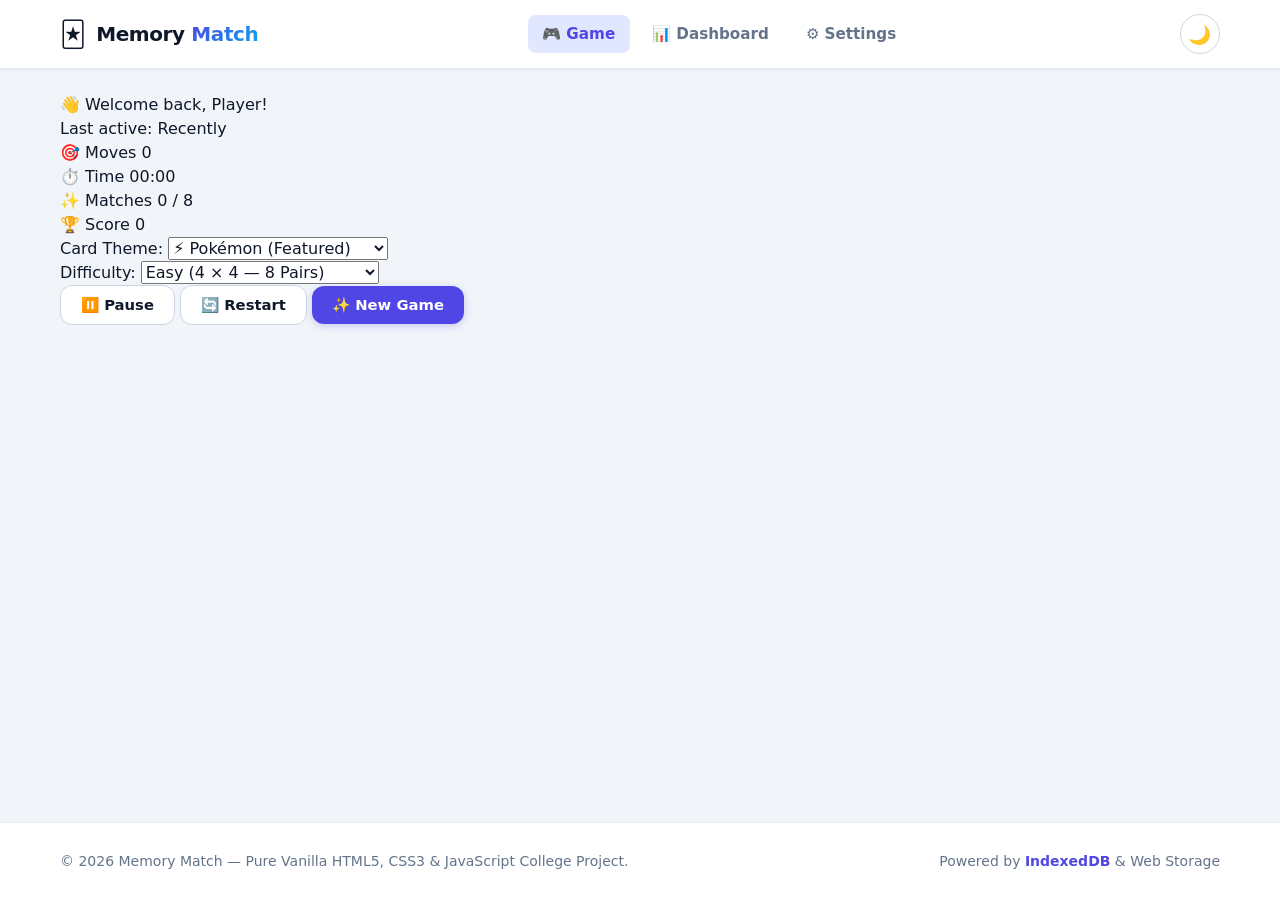
==== index.html @ ac8ac4d7 "feat(setup): initialize project structure, .gitignore and base styling system" ====
<!DOCTYPE html>
<html lang="en">
<head>
  <meta charset="UTF-8">
  <meta name="viewport" content="width=device-width, initial-scale=1.0">
  <meta name="description" content="Memory Match - An interactive memory card matching game featuring Pokémon, Animals, Food, Programming, and Space themes with 3D card flips.">
  <title>Memory Match — Game Arena</title>

  <!-- External Stylesheets (Zero Inline CSS) -->
  <link rel="stylesheet" href="css/style.css">
  <link rel="stylesheet" href="css/components.css">
  <link rel="stylesheet" href="css/game.css">
  <link rel="stylesheet" href="css/responsive.css">
</head>
<body>

  <!-- =========================================================================
       App Header & Navigation
       ========================================================================= -->
  <header class="app-header">
    <div class="container navbar">
      <a href="index.html" class="nav-brand" aria-label="Memory Match Home">
        <span class="nav-brand__icon" aria-hidden="true">🃏</span>
        <span>Memory <span class="nav-brand__accent">Match</span></span>
      </a>

      <nav class="nav-menu" aria-label="Main Navigation">
        <a href="index.html" class="nav-link active">🎮 Game</a>
        <a href="dashboard.html" class="nav-link">📊 Dashboard</a>
        <a href="settings.html" class="nav-link">⚙️ Settings</a>
      </nav>

      <div class="nav-actions">
        <button id="themeToggleBtn" class="btn btn--outline btn--icon" type="button" aria-label="Toggle theme">
          🌙
        </button>
      </div>
    </div>
  </header>

  <!-- =========================================================================
       Main Content Area
       ========================================================================= -->
  <main class="main-content container">

    <!-- Cookie-based Player Profile Greeting -->
    <section class="game-welcome-banner" aria-label="Player Greeting">
      <div class="welcome-text">
        <span>👋 Welcome back, <span class="welcome-user-highlight js-player-name">Player</span>!</span>
      </div>
      <div class="welcome-last-visit js-last-visit">
        Last active: Recently
      </div>
    </section>

    <!-- Game HUD (Heads-Up Display) -->
    <section class="game-hud" aria-label="Game Statistics">
      <div class="hud-stat-card">
        <span class="hud-stat-label">🎯 Moves</span>
        <span id="movesCount" class="hud-stat-value">0</span>
      </div>
      <div class="hud-stat-card">
        <span class="hud-stat-label">⏱️ Time</span>
        <span id="timeElapsed" class="hud-stat-value hud-stat-value--time">00:00</span>
      </div>
      <div class="hud-stat-card">
        <span class="hud-stat-label">✨ Matches</span>
        <span id="matchesCount" class="hud-stat-value">0 / 8</span>
      </div>
      <div class="hud-stat-card">
        <span class="hud-stat-label">🏆 Score</span>
        <span id="currentScore" class="hud-stat-value hud-stat-value--score">0</span>
      </div>
    </section>

    <!-- Game Control Toolbar -->
    <section class="game-controls" aria-label="Game Controls">
      <div class="control-selectors">
        <div class="control-group">
          <label for="themeSelect" class="control-label">Card Theme:</label>
          <select id="themeSelect" class="control-select">
            <optgroup label="Default Themes">
              <option value="pokemon" selected>⚡ Pokémon (Featured)</option>
              <option value="animals">🐾 Animals</option>
              <option value="food">🍕 Food & Treats</option>
              <option value="programming">💻 Programming</option>
              <option value="space">🚀 Space Explorer</option>
            </optgroup>
          </select>
        </div>

        <div class="control-group">
          <label for="difficultySelect" class="control-label">Difficulty:</label>
          <select id="difficultySelect" class="control-select">
            <option value="easy">Easy (4 × 4 — 8 Pairs)</option>
            <option value="medium">Medium (5 × 4 — 10 Pairs)</option>
            <option value="hard">Hard (6 × 6 — 18 Pairs)</option>
          </select>
        </div>
      </div>

      <div class="control-buttons">
        <button id="pauseBtn" class="btn btn--outline" type="button">
          ⏸️ Pause
        </button>
        <button id="restartBtn" class="btn btn--outline" type="button">
          🔄 Restart
        </button>
        <button id="newGameBtn" class="btn btn--primary" type="button">
          ✨ New Game
        </button>
      </div>
    </section>

    <!-- Game Arena (Dynamically rendered by JavaScript) -->
    <section class="game-arena" aria-label="Card Matching Arena">
      <div id="cardBoard" class="card-board grid--easy" role="region" aria-label="Card Grid">
        <!-- Card buttons dynamically injected by game.js -->
      </div>
    </section>

  </main>

  <!-- =========================================================================
       Pause Modal Dialog (Controlled via .modal--active)
       ========================================================================= -->
  <div id="pauseModal" class="modal-overlay" role="dialog" aria-modal="true" aria-labelledby="pauseModalTitle">
    <div class="modal-dialog">
      <header class="modal__header">
        <h2 id="pauseModalTitle" class="modal__title">⏸️ Game Paused</h2>
      </header>
      <div class="modal__body text-center">
        <p class="text-muted">Take a breather! Your cards and game progress are safe.</p>
      </div>
      <footer class="modal__footer">
        <a href="dashboard.html" class="btn btn--outline">📊 View Dashboard</a>
        <button id="modalRestartBtn" class="btn btn--danger-outline" type="button">🔄 Restart Game</button>
        <button id="resumeBtn" class="btn btn--primary" type="button">▶️ Resume Game</button>
      </footer>
    </div>
  </div>

  <!-- =========================================================================
       Victory / Win Modal Dialog (Controlled via .modal--active)
       ========================================================================= -->
  <div id="winModal" class="modal-overlay" role="dialog" aria-modal="true" aria-labelledby="winModalTitle">
    <div class="modal-dialog">
      <header class="modal__header">
        <h2 id="winModalTitle" class="modal__title">🎉 Victory Achieved!</h2>
      </header>
      <div class="modal__body text-center">
        <div class="win-celebration-icon" aria-hidden="true">🏆</div>
        <h3>Magnificent Performance!</h3>
        <p class="text-muted">You matched all card pairs! Your game stats have been stored in IndexedDB.</p>

        <div class="win-stats-grid">
          <div class="win-stat-box">
            <span class="win-stat-box__label">Final Score</span>
            <div id="winScore" class="win-stat-box__val text-primary">0</div>
          </div>
          <div class="win-stat-box">
            <span class="win-stat-box__label">Time Elapsed</span>
            <div id="winTime" class="win-stat-box__val">00:00</div>
          </div>
          <div class="win-stat-box">
            <span class="win-stat-box__label">Total Moves</span>
            <div id="winMoves" class="win-stat-box__val">0</div>
          </div>
          <div class="win-stat-box">
            <span class="win-stat-box__label">Accuracy</span>
            <div id="winAccuracy" class="win-stat-box__val text-success">100%</div>
          </div>
        </div>
      </div>
      <footer class="modal__footer">
        <a href="dashboard.html" class="btn btn--outline">📊 Open Dashboard</a>
        <button id="playAgainBtn" class="btn btn--primary" type="button">🔄 Play Again</button>
      </footer>
    </div>
  </div>

  <!-- =========================================================================
       App Footer
       ========================================================================= -->
  <footer class="app-footer">
    <div class="container footer-content">
      <p>© 2026 Memory Match — Pure Vanilla HTML5, CSS3 & JavaScript College Project.</p>
      <p>Powered by <span class="text-primary font-bold">IndexedDB</span> & Web Storage</p>
    </div>
  </footer>

  <!-- =========================================================================
       JavaScript Modules (Strictly External - Zero Inline Scripts)
       ========================================================================= -->
  <script src="js/utils.js"></script>
  <script src="js/storage.js"></script>
  <script src="js/indexedDB.js"></script>
  <script src="js/app.js"></script>
  <script src="js/game.js"></script>

</body>
</html>
---- css/style.css ----
/* ==========================================================================
   STYLE.CSS - Base Styles, CSS Reset, CSS Variables & Design Tokens
   ========================================================================== */

/* --------------------------------------------------------------------------
   CSS Variables & Color System (Light & Dark Theme)
   -------------------------------------------------------------------------- */
:root {
  /* Brand Accents */
  --primary: #4f46e5;
  --primary-hover: #4338ca;
  --primary-light: #e0e7ff;
  --primary-glow: rgba(79, 70, 229, 0.25);

  --secondary: #0ea5e9;
  --secondary-hover: #0284c7;

  --success: #10b981;
  --success-bg: #d1fae5;
  --warning: #f59e0b;
  --warning-bg: #fef3c7;
  --danger: #ef4444;
  --danger-hover: #dc2626;
  --danger-bg: #fee2e2;

  /* Theme: Light (Default) */
  --bg-app: #f1f5f9;
  --bg-surface: #ffffff;
  --bg-surface-elevated: #ffffff;
  --bg-surface-subtle: #f8fafc;
  --bg-glass: rgba(255, 255, 255, 0.85);

  --text-main: #0f172a;
  --text-muted: #64748b;
  --text-inverted: #ffffff;

  --border-subtle: #e2e8f0;
  --border-strong: #cbd5e1;

  --card-back-bg: linear-gradient(135deg, #4f46e5 0%, #7c3aed 100%);
  --card-front-bg: #ffffff;
  --card-shadow: 0 4px 12px rgba(15, 23, 42, 0.08);
  --card-shadow-hover: 0 8px 24px rgba(79, 70, 229, 0.2);

  --shadow-sm: 0 1px 3px rgba(0, 0, 0, 0.06);
  --shadow-md: 0 4px 14px rgba(0, 0, 0, 0.08);
  --shadow-lg: 0 12px 30px rgba(0, 0, 0, 0.12);
  --shadow-glow: 0 0 20px rgba(79, 70, 229, 0.35);

  --radius-sm: 8px;
  --radius-md: 12px;
  --radius-lg: 18px;
  --radius-full: 9999px;

  --font-family: system-ui, -apple-system, BlinkMacSystemFont, 'Segoe UI', Roboto, Helvetica, Arial, sans-serif;
  --transition-fast: 150ms ease;
  --transition-normal: 250ms ease;
  --transition-smooth: 400ms cubic-bezier(0.16, 1, 0.3, 1);
}

/* Dark Theme Overrides */
body.dark-theme {
  --bg-app: #0b0f19;
  --bg-surface: #111827;
  --bg-surface-elevated: #1f2937;
  --bg-surface-subtle: #162032;
  --bg-glass: rgba(17, 24, 39, 0.85);

  --text-main: #f8fafc;
  --text-muted: #94a3b8;
  --text-inverted: #0b0f19;

  --border-subtle: #1e293b;
  --border-strong: #334155;

  --card-back-bg: linear-gradient(135deg, #3730a3 0%, #6d28d9 100%);
  --card-front-bg: #1e293b;
  --card-shadow: 0 4px 14px rgba(0, 0, 0, 0.4);
  --card-shadow-hover: 0 8px 25px rgba(124, 58, 237, 0.4);

  --shadow-sm: 0 1px 3px rgba(0, 0, 0, 0.3);
  --shadow-md: 0 6px 18px rgba(0, 0, 0, 0.4);
  --shadow-lg: 0 16px 36px rgba(0, 0, 0, 0.6);
  --shadow-glow: 0 0 25px rgba(124, 58, 237, 0.45);
}

/* Accessible / Settings Animation Killswitch */
body.no-animations *,
body.no-animations *::before,
body.no-animations *::after {
  animation: none !important;
  transition: none !important;
}

/* --------------------------------------------------------------------------
   CSS Reset & Base Rules
   -------------------------------------------------------------------------- */
*,
*::before,
*::after {
  box-sizing: border-box;
  margin: 0;
  padding: 0;
}

html {
  font-size: 16px;
  scroll-behavior: smooth;
}

body {
  font-family: var(--font-family);
  background-color: var(--bg-app);
  color: var(--text-main);
  min-height: 100vh;
  display: flex;
  flex-direction: column;
  line-height: 1.5;
  -webkit-font-smoothing: antialiased;
  -moz-osx-font-smoothing: grayscale;
  transition: background-color var(--transition-normal), color var(--transition-normal);
}

a {
  color: inherit;
  text-decoration: none;
}

button {
  font-family: inherit;
  font-size: 1rem;
  cursor: pointer;
  border: none;
  background: none;
}

input,
select,
textarea {
  font-family: inherit;
  font-size: 1rem;
  color: inherit;
}

img,
svg {
  display: block;
  max-width: 100%;
}

ul,
ol {
  list-style: none;
}

/* --------------------------------------------------------------------------
   Layout Containers
   -------------------------------------------------------------------------- */
.container {
  width: 100%;
  max-width: 1200px;
  margin-left: auto;
  margin-right: auto;
  padding-left: 1.25rem;
  padding-right: 1.25rem;
}

.main-content {
  flex: 1 0 auto;
  padding-top: 1.5rem;
  padding-bottom: 3rem;
}

/* --------------------------------------------------------------------------
   Common Utility Classes (Zero Inline CSS Compliance)
   -------------------------------------------------------------------------- */
.is-hidden {
  display: none !important;
}

.visually-hidden {
  position: absolute;
  width: 1px;
  height: 1px;
  padding: 0;
  margin: -1px;
  overflow: hidden;
  clip: rect(0, 0, 0, 0);
  white-space: nowrap;
  border: 0;
}

.text-center {
  text-align: center;
}

.text-muted {
  color: var(--text-muted);
}

.text-success {
  color: var(--success);
}

.text-danger {
  color: var(--danger);
}

.text-primary {
  color: var(--primary);
}

.font-bold {
  font-weight: 700;
}

.flex-center {
  display: flex;
  align-items: center;
  justify-content: center;
}
---- css/components.css ----
/* ==========================================================================
   COMPONENTS.CSS - Reusable UI Components
   ========================================================================== */

/* --------------------------------------------------------------------------
   App Header & Navigation
   -------------------------------------------------------------------------- */
.app-header {
  background-color: var(--bg-surface);
  border-bottom: 1px solid var(--border-subtle);
  position: sticky;
  top: 0;
  z-index: 100;
  backdrop-filter: blur(12px);
  -webkit-backdrop-filter: blur(12px);
  box-shadow: var(--shadow-sm);
  transition: background-color var(--transition-normal), border-color var(--transition-normal);
}

.navbar {
  display: flex;
  align-items: center;
  justify-content: space-between;
  height: 4.25rem;
  gap: 1rem;
}

.nav-brand {
  display: flex;
  align-items: center;
  gap: 0.65rem;
  font-size: 1.25rem;
  font-weight: 800;
  letter-spacing: -0.02em;
  color: var(--text-main);
}

.nav-brand__icon {
  font-size: 1.6rem;
  display: inline-flex;
  align-items: center;
  justify-content: center;
  animation: gentle-bob 3s ease-in-out infinite;
}

@keyframes gentle-bob {
  0%, 100% { transform: translateY(0); }
  50% { transform: translateY(-3px); }
}

.nav-brand__accent {
  background: linear-gradient(135deg, var(--primary) 0%, var(--secondary) 100%);
  -webkit-background-clip: text;
  -webkit-text-fill-color: transparent;
}

.nav-menu {
  display: flex;
  align-items: center;
  gap: 0.5rem;
}

.nav-link {
  display: inline-flex;
  align-items: center;
  gap: 0.4rem;
  padding: 0.5rem 0.9rem;
  border-radius: var(--radius-sm);
  font-size: 0.95rem;
  font-weight: 600;
  color: var(--text-muted);
  transition: color var(--transition-fast), background-color var(--transition-fast);
}

.nav-link:hover {
  color: var(--text-main);
  background-color: var(--bg-surface-subtle);
}

.nav-link.active {
  color: var(--primary);
  background-color: var(--primary-light);
}

body.dark-theme .nav-link.active {
  background-color: rgba(79, 70, 229, 0.2);
  color: #a5b4fc;
}

.nav-actions {
  display: flex;
  align-items: center;
  gap: 0.5rem;
}

/* --------------------------------------------------------------------------
   Buttons
   -------------------------------------------------------------------------- */
.btn {
  display: inline-flex;
  align-items: center;
  justify-content: center;
  gap: 0.5rem;
  padding: 0.625rem 1.25rem;
  border-radius: var(--radius-md);
  font-weight: 600;
  font-size: 0.925rem;
  line-height: 1.25;
  transition: all var(--transition-fast);
  white-space: nowrap;
  user-select: none;
}

.btn:active {
  transform: scale(0.98);
}

.btn--primary {
  background-color: var(--primary);
  color: #ffffff;
  box-shadow: 0 2px 8px var(--primary-glow);
}

.btn--primary:hover {
  background-color: var(--primary-hover);
  box-shadow: 0 4px 14px var(--primary-glow);
}

.btn--secondary {
  background-color: var(--secondary);
  color: #ffffff;
}

.btn--secondary:hover {
  background-color: var(--secondary-hover);
}

.btn--outline {
  border: 1px solid var(--border-strong);
  color: var(--text-main);
  background-color: var(--bg-surface);
}

.btn--outline:hover {
  background-color: var(--bg-surface-subtle);
  border-color: var(--primary);
  color: var(--primary);
}

.btn--danger {
  background-color: var(--danger);
  color: #ffffff;
}

.btn--danger:hover {
  background-color: var(--danger-hover);
}

.btn--danger-outline {
  border: 1px solid var(--danger);
  color: var(--danger);
  background-color: transparent;
}

.btn--danger-outline:hover {
  background-color: var(--danger-bg);
}

.btn--success {
  background-color: var(--success);
  color: #ffffff;
}

.btn--sm {
  padding: 0.375rem 0.75rem;
  font-size: 0.85rem;
  border-radius: var(--radius-sm);
}

.btn--lg {
  padding: 0.85rem 1.75rem;
  font-size: 1.05rem;
  border-radius: var(--radius-md);
}

.btn--icon {
  width: 2.5rem;
  height: 2.5rem;
  padding: 0;
  border-radius: var(--radius-full);
  display: inline-flex;
  align-items: center;
  justify-content: center;
  font-size: 1.15rem;
}

/* --------------------------------------------------------------------------
   Badges, Chips & Pills
   -------------------------------------------------------------------------- */
.badge {
  display: inline-flex;
  align-items: center;
  gap: 0.25rem;
  padding: 0.2rem 0.6rem;
  border-radius: var(--radius-full);
  font-size: 0.75rem;
  font-weight: 700;
  text-transform: uppercase;
  letter-spacing: 0.05em;
}

.badge--primary {
  background-color: var(--primary-light);
  color: var(--primary);
}

body.dark-theme .badge--primary {
  background-color: rgba(79, 70, 229, 0.25);
  color: #a5b4fc;
}

.badge--success {
  background-color: var(--success-bg);
  color: #065f46;
}

body.dark-theme .badge--success {
  background-color: rgba(16, 185, 129, 0.2);
  color: #6ee7b7;
}

.badge--warning {
  background-color: var(--warning-bg);
  color: #92400e;
}

body.dark-theme .badge--warning {
  background-color: rgba(245, 158, 11, 0.2);
  color: #fcd34d;
}

.badge--danger {
  background-color: var(--danger-bg);
  color: #991b1b;
}

body.dark-theme .badge--danger {
  background-color: rgba(239, 68, 68, 0.2);
  color: #fca5a5;
}

.chip {
  display: inline-flex;
  align-items: center;
  gap: 0.35rem;
  padding: 0.3rem 0.75rem;
  border-radius: var(--radius-full);
  background-color: var(--bg-surface-subtle);
  border: 1px solid var(--border-subtle);
  font-size: 0.85rem;
  color: var(--text-main);
}

/* --------------------------------------------------------------------------
   Panels, Cards & Surfaces
   -------------------------------------------------------------------------- */
.panel {
  background-color: var(--bg-surface);
  border: 1px solid var(--border-subtle);
  border-radius: var(--radius-lg);
  padding: 1.5rem;
  box-shadow: var(--shadow-sm);
  transition: all var(--transition-fast);
}

.panel--elevated {
  box-shadow: var(--shadow-md);
}

.panel__header {
  display: flex;
  align-items: center;
  justify-content: space-between;
  margin-bottom: 1.25rem;
  gap: 1rem;
}

.panel__title {
  font-size: 1.2rem;
  font-weight: 700;
  color: var(--text-main);
  display: flex;
  align-items: center;
  gap: 0.5rem;
}

/* --------------------------------------------------------------------------
   Forms & Controls
   -------------------------------------------------------------------------- */
.form-group {
  margin-bottom: 1.25rem;
  display: flex;
  flex-direction: column;
  gap: 0.4rem;
}

.form-label {
  font-size: 0.9rem;
  font-weight: 600;
  color: var(--text-main);
  display: flex;
  justify-content: space-between;
  align-items: center;
}

.form-input,
.form-select,
.form-textarea {
  width: 100%;
  padding: 0.65rem 0.9rem;
  border-radius: var(--radius-md);
  border: 1px solid var(--border-strong);
  background-color: var(--bg-surface-subtle);
  color: var(--text-main);
  transition: border-color var(--transition-fast), box-shadow var(--transition-fast);
}

.form-input:focus,
.form-select:focus,
.form-textarea:focus {
  outline: none;
  border-color: var(--primary);
  box-shadow: 0 0 0 3px var(--primary-glow);
  background-color: var(--bg-surface);
}

.form-error {
  font-size: 0.8rem;
  color: var(--danger);
  font-weight: 500;
  display: none;
}

.form-group.has-error .form-input,
.form-group.has-error .form-select {
  border-color: var(--danger);
}

.form-group.has-error .form-error {
  display: block;
}

.form-helper {
  font-size: 0.8rem;
  color: var(--text-muted);
}

/* --------------------------------------------------------------------------
   Modal Dialogs (Zero inline CSS, toggled with .modal--active)
   -------------------------------------------------------------------------- */
.modal-overlay {
  position: fixed;
  inset: 0;
  background-color: rgba(15, 23, 42, 0.65);
  backdrop-filter: blur(4px);
  -webkit-backdrop-filter: blur(4px);
  z-index: 1000;
  display: flex;
  align-items: center;
  justify-content: center;
  padding: 1rem;
  opacity: 0;
  visibility: hidden;
  transition: opacity var(--transition-normal), visibility var(--transition-normal);
}

.modal-overlay.modal--active {
  opacity: 1;
  visibility: visible;
}

.modal-dialog {
  background-color: var(--bg-surface);
  border: 1px solid var(--border-subtle);
  border-radius: var(--radius-lg);
  box-shadow: var(--shadow-lg);
  width: 100%;
  max-width: 520px;
  max-height: 90vh;
  overflow-y: auto;
  transform: translateY(20px) scale(0.96);
  transition: transform var(--transition-smooth);
}

.modal-overlay.modal--active .modal-dialog {
  transform: translateY(0) scale(1);
}

.modal-dialog--lg {
  max-width: 720px;
}

.modal__header {
  padding: 1.25rem 1.5rem;
  border-bottom: 1px solid var(--border-subtle);
  display: flex;
  align-items: center;
  justify-content: space-between;
}

.modal__title {
  font-size: 1.25rem;
  font-weight: 800;
  color: var(--text-main);
  display: flex;
  align-items: center;
  gap: 0.5rem;
}

.modal__close {
  color: var(--text-muted);
  font-size: 1.25rem;
  padding: 0.25rem;
  border-radius: var(--radius-sm);
  display: inline-flex;
  align-items: center;
  justify-content: center;
  transition: color var(--transition-fast);
}

.modal__close:hover {
  color: var(--text-main);
  background-color: var(--bg-surface-subtle);
}

.modal__body {
  padding: 1.5rem;
}

.modal__footer {
  padding: 1.25rem 1.5rem;
  border-top: 1px solid var(--border-subtle);
  display: flex;
  align-items: center;
  justify-content: flex-end;
  gap: 0.75rem;
}

/* --------------------------------------------------------------------------
   Toast Notifications
   -------------------------------------------------------------------------- */
.toast-container {
  position: fixed;
  bottom: 1.5rem;
  right: 1.5rem;
  z-index: 2000;
  display: flex;
  flex-direction: column;
  gap: 0.75rem;
  pointer-events: none;
}

.toast {
  pointer-events: auto;
  display: flex;
  align-items: center;
  gap: 0.75rem;
  padding: 0.85rem 1.25rem;
  border-radius: var(--radius-md);
  background-color: var(--bg-surface-elevated);
  color: var(--text-main);
  box-shadow: var(--shadow-lg);
  border: 1px solid var(--border-subtle);
  font-size: 0.925rem;
  font-weight: 600;
  transform: translateY(20px);
  opacity: 0;
  visibility: hidden;
  transition: transform var(--transition-fast), opacity var(--transition-fast), visibility var(--transition-fast);
}

.toast.toast--active {
  transform: translateY(0);
  opacity: 1;
  visibility: visible;
}

.toast--success {
  border-left: 4px solid var(--success);
}

.toast--danger {
  border-left: 4px solid var(--danger);
}

.toast--info {
  border-left: 4px solid var(--primary);
}

/* --------------------------------------------------------------------------
   Footer
   -------------------------------------------------------------------------- */
.app-footer {
  background-color: var(--bg-surface);
  border-top: 1px solid var(--border-subtle);
  padding: 1.75rem 0;
  margin-top: auto;
  font-size: 0.875rem;
  color: var(--text-muted);
}

.footer-content {
  display: flex;
  align-items: center;
  justify-content: space-between;
  flex-wrap: wrap;
  gap: 1rem;
}
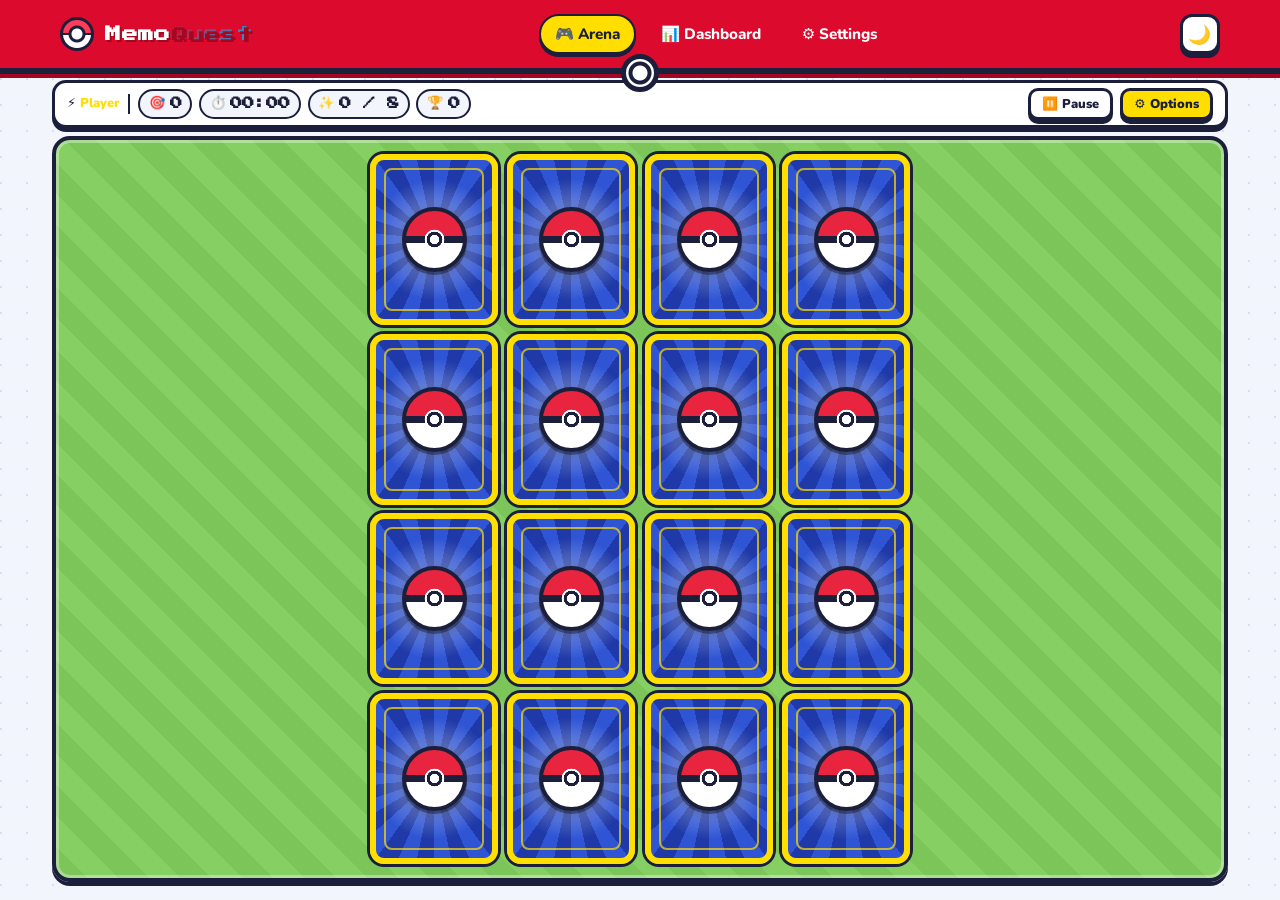
==== commit 423f2685: "UI changed" ====
--- a/index.html
+++ b/index.html
@@ -3,29 +3,33 @@
 <head>
   <meta charset="UTF-8">
   <meta name="viewport" content="width=device-width, initial-scale=1.0">
-  <meta name="description" content="Memory Match - An interactive memory card matching game featuring Pokémon, Animals, Food, Programming, and Space themes with 3D card flips.">
-  <title>Memory Match — Game Arena</title>
-
+  <meta name="description" content="MemoQuest - An interactive memory card matching game featuring Pokémon, Animals, Food, Programming, and Space themes with 3D card flips.">
+  <title>MemoQuest — Trainer Arena</title>
+
+  <link rel="preconnect" href="https://fonts.googleapis.com">
+  <link rel="preconnect" href="https://fonts.gstatic.com" crossorigin>
+  <link href="https://fonts.googleapis.com/css2?family=Nunito:wght@600;800;900&family=Press+Start+2P&display=swap" rel="stylesheet">
   <!-- External Stylesheets (Zero Inline CSS) -->
   <link rel="stylesheet" href="css/style.css">
   <link rel="stylesheet" href="css/components.css">
   <link rel="stylesheet" href="css/game.css">
   <link rel="stylesheet" href="css/responsive.css">
+  <link rel="stylesheet" href="css/pokemon-theme.css">
 </head>
-<body>
+<body class="page-game">
 
   <!-- =========================================================================
        App Header & Navigation
        ========================================================================= -->
   <header class="app-header">
     <div class="container navbar">
-      <a href="index.html" class="nav-brand" aria-label="Memory Match Home">
-        <span class="nav-brand__icon" aria-hidden="true">🃏</span>
-        <span>Memory <span class="nav-brand__accent">Match</span></span>
+      <a href="index.html" class="nav-brand" aria-label="MemoQuest Home">
+        <span class="pokeball" aria-hidden="true"></span>
+        <span>Memo<span class="nav-brand__accent">Quest</span></span>
       </a>
 
       <nav class="nav-menu" aria-label="Main Navigation">
-        <a href="index.html" class="nav-link active">🎮 Game</a>
+        <a href="index.html" class="nav-link active">🎮 Arena</a>
         <a href="dashboard.html" class="nav-link">📊 Dashboard</a>
         <a href="settings.html" class="nav-link">⚙️ Settings</a>
       </nav>
@@ -39,46 +43,69 @@
   </header>
 
   <!-- =========================================================================
-       Main Content Area
+       Main Content Area (Zero-Scroll Single-View Arena)
        ========================================================================= -->
   <main class="main-content container">
 
-    <!-- Cookie-based Player Profile Greeting -->
-    <section class="game-welcome-banner" aria-label="Player Greeting">
-      <div class="welcome-text">
-        <span>👋 Welcome back, <span class="welcome-user-highlight js-player-name">Player</span>!</span>
-      </div>
-      <div class="welcome-last-visit js-last-visit">
-        Last active: Recently
+    <!-- Compact Game HUD Bar (Trainer, Stats, Quick Pause & Options Menu Button) -->
+    <section class="game-hud-bar" aria-label="Game HUD">
+      <div class="hud-trainer-badge">
+        <span>⚡ <span class="welcome-user-highlight js-player-name">Player</span></span>
+      </div>
+
+      <div class="hud-stats-cluster">
+        <div class="hud-stat-pill" title="Total Moves">
+          <span class="hud-pill-label">🎯</span>
+          <span id="movesCount" class="hud-pill-value">0</span>
+        </div>
+        <div class="hud-stat-pill" title="Time Elapsed">
+          <span class="hud-pill-label">⏱️</span>
+          <span id="timeElapsed" class="hud-pill-value">00:00</span>
+        </div>
+        <div class="hud-stat-pill" title="Matched Pairs">
+          <span class="hud-pill-label">✨</span>
+          <span id="matchesCount" class="hud-pill-value">0 / 8</span>
+        </div>
+        <div class="hud-stat-pill" title="Current Score">
+          <span class="hud-pill-label">🏆</span>
+          <span id="currentScore" class="hud-pill-value">0</span>
+        </div>
+      </div>
+
+      <div class="hud-actions">
+        <button id="pauseBtn" class="btn btn--outline btn--hud" type="button" aria-label="Pause Game">
+          ⏸️ Pause
+        </button>
+        <button id="openMenuBtn" class="btn btn--primary btn--hud" type="button" aria-haspopup="dialog" aria-expanded="false" aria-label="Open Game Options Menu">
+          ⚙️ Options
+        </button>
       </div>
     </section>
 
-    <!-- Game HUD (Heads-Up Display) -->
-    <section class="game-hud" aria-label="Game Statistics">
-      <div class="hud-stat-card">
-        <span class="hud-stat-label">🎯 Moves</span>
-        <span id="movesCount" class="hud-stat-value">0</span>
-      </div>
-      <div class="hud-stat-card">
-        <span class="hud-stat-label">⏱️ Time</span>
-        <span id="timeElapsed" class="hud-stat-value hud-stat-value--time">00:00</span>
-      </div>
-      <div class="hud-stat-card">
-        <span class="hud-stat-label">✨ Matches</span>
-        <span id="matchesCount" class="hud-stat-value">0 / 8</span>
-      </div>
-      <div class="hud-stat-card">
-        <span class="hud-stat-label">🏆 Score</span>
-        <span id="currentScore" class="hud-stat-value hud-stat-value--score">0</span>
+    <!-- Game Arena (Zero-scroll auto-fitted card grid) -->
+    <section class="game-arena" aria-label="Card Matching Arena">
+      <div id="cardBoard" class="card-board grid--easy" role="region" aria-label="Card Grid">
+        <!-- Card buttons dynamically injected by game.js -->
       </div>
     </section>
 
-    <!-- Game Control Toolbar -->
-    <section class="game-controls" aria-label="Game Controls">
-      <div class="control-selectors">
-        <div class="control-group">
-          <label for="themeSelect" class="control-label">Card Theme:</label>
-          <select id="themeSelect" class="control-select">
+  </main>
+
+  <!-- =========================================================================
+       Game Options & Controls Modal Dialog (Toggleable Menu)
+       ========================================================================= -->
+  <div id="gameMenuModal" class="modal-overlay" role="dialog" aria-modal="true" aria-labelledby="gameMenuModalTitle">
+    <div class="modal-dialog modal-dialog--menu">
+      <header class="modal__header">
+        <h2 id="gameMenuModalTitle" class="modal__title">⚙️ Game Options</h2>
+        <button id="closeMenuBtn" class="modal__close-btn" type="button" aria-label="Close Options Menu">✕</button>
+      </header>
+      <div class="modal__body">
+        <p class="menu-last-visit js-last-visit text-muted">Last active: Recently</p>
+
+        <div class="menu-control-group">
+          <label for="themeSelect" class="menu-label">🎴 Card Theme</label>
+          <select id="themeSelect" class="form-select menu-select">
             <optgroup label="Default Themes">
               <option value="pokemon" selected>⚡ Pokémon (Featured)</option>
               <option value="animals">🐾 Animals</option>
@@ -89,37 +116,31 @@
           </select>
         </div>
 
-        <div class="control-group">
-          <label for="difficultySelect" class="control-label">Difficulty:</label>
-          <select id="difficultySelect" class="control-select">
+        <div class="menu-control-group">
+          <label for="difficultySelect" class="menu-label">🎯 Grid Difficulty</label>
+          <select id="difficultySelect" class="form-select menu-select">
             <option value="easy">Easy (4 × 4 — 8 Pairs)</option>
             <option value="medium">Medium (5 × 4 — 10 Pairs)</option>
             <option value="hard">Hard (6 × 6 — 18 Pairs)</option>
           </select>
         </div>
-      </div>
-
-      <div class="control-buttons">
-        <button id="pauseBtn" class="btn btn--outline" type="button">
-          ⏸️ Pause
-        </button>
-        <button id="restartBtn" class="btn btn--outline" type="button">
-          🔄 Restart
-        </button>
-        <button id="newGameBtn" class="btn btn--primary" type="button">
-          ✨ New Game
-        </button>
-      </div>
-    </section>
-
-    <!-- Game Arena (Dynamically rendered by JavaScript) -->
-    <section class="game-arena" aria-label="Card Matching Arena">
-      <div id="cardBoard" class="card-board grid--easy" role="region" aria-label="Card Grid">
-        <!-- Card buttons dynamically injected by game.js -->
-      </div>
-    </section>
-
-  </main>
+
+        <div class="menu-actions-grid">
+          <button id="newGameBtn" class="btn btn--primary" type="button">
+            ✨ New Game
+          </button>
+          <button id="restartBtn" class="btn btn--outline" type="button">
+            🔄 Restart
+          </button>
+        </div>
+      </div>
+      <footer class="modal__footer">
+        <button id="menuDoneBtn" class="btn btn--primary btn--full" type="button">
+          ✓ Resume & Close
+        </button>
+      </footer>
+    </div>
+  </div>
 
   <!-- =========================================================================
        Pause Modal Dialog (Controlled via .modal--active)
@@ -127,7 +148,7 @@
   <div id="pauseModal" class="modal-overlay" role="dialog" aria-modal="true" aria-labelledby="pauseModalTitle">
     <div class="modal-dialog">
       <header class="modal__header">
-        <h2 id="pauseModalTitle" class="modal__title">⏸️ Game Paused</h2>
+        <h2 id="pauseModalTitle" class="modal__title">⏸️ Game Paused — Pokémon Resting</h2>
       </header>
       <div class="modal__body text-center">
         <p class="text-muted">Take a breather! Your cards and game progress are safe.</p>
@@ -146,11 +167,11 @@
   <div id="winModal" class="modal-overlay" role="dialog" aria-modal="true" aria-labelledby="winModalTitle">
     <div class="modal-dialog">
       <header class="modal__header">
-        <h2 id="winModalTitle" class="modal__title">🎉 Victory Achieved!</h2>
+        <h2 id="winModalTitle" class="modal__title">🎉 Gotcha! You Won!</h2>
       </header>
       <div class="modal__body text-center">
         <div class="win-celebration-icon" aria-hidden="true">🏆</div>
-        <h3>Magnificent Performance!</h3>
+        <h3>You caught every pair!</h3>
         <p class="text-muted">You matched all card pairs! Your game stats have been stored in IndexedDB.</p>
 
         <div class="win-stats-grid">
@@ -178,16 +199,6 @@
       </footer>
     </div>
   </div>
-
-  <!-- =========================================================================
-       App Footer
-       ========================================================================= -->
-  <footer class="app-footer">
-    <div class="container footer-content">
-      <p>© 2026 Memory Match — Pure Vanilla HTML5, CSS3 & JavaScript College Project.</p>
-      <p>Powered by <span class="text-primary font-bold">IndexedDB</span> & Web Storage</p>
-    </div>
-  </footer>
 
   <!-- =========================================================================
        JavaScript Modules (Strictly External - Zero Inline Scripts)
--- a/css/components.css
+++ b/css/components.css
@@ -497,6 +497,10 @@
   border-left: 4px solid var(--primary);
 }
 
+.toast--warning {
+  border-left: 4px solid var(--warning);
+}
+
 /* --------------------------------------------------------------------------
    Footer
    -------------------------------------------------------------------------- */
--- a/css/game.css
+++ b/css/game.css
@@ -0,0 +1,523 @@
+/* ==========================================================================
+   GAME.CSS - 3D Card Architecture, Game Board, HUD, Controls & Animations
+   ========================================================================== */
+
+/* --------------------------------------------------------------------------
+   1. Welcome Banner
+   -------------------------------------------------------------------------- */
+.game-welcome-banner {
+  display: flex;
+  align-items: center;
+  justify-content: space-between;
+  background-color: var(--bg-surface);
+  border: 1px solid var(--border-subtle);
+  border-radius: var(--radius-md);
+  padding: 0.85rem 1.25rem;
+  margin-bottom: 1.25rem;
+  box-shadow: var(--shadow-sm);
+  transition: background-color var(--transition-normal), border-color var(--transition-normal);
+}
+
+.welcome-text {
+  font-size: 1rem;
+  font-weight: 600;
+  color: var(--text-main);
+  display: flex;
+  align-items: center;
+  gap: 0.35rem;
+}
+
+.welcome-user-highlight {
+  color: var(--primary);
+  font-weight: 700;
+}
+
+.welcome-last-visit {
+  font-size: 0.825rem;
+  color: var(--text-muted);
+  font-weight: 500;
+}
+
+/* --------------------------------------------------------------------------
+   2. Heads-Up Display (HUD)
+   -------------------------------------------------------------------------- */
+.game-hud {
+  display: grid;
+  grid-template-columns: repeat(4, 1fr);
+  gap: 1rem;
+  margin-bottom: 1.25rem;
+}
+
+.hud-stat-card {
+  background-color: var(--bg-surface);
+  border: 1px solid var(--border-subtle);
+  border-radius: var(--radius-md);
+  padding: 0.9rem 1.25rem;
+  display: flex;
+  flex-direction: column;
+  align-items: center;
+  justify-content: center;
+  box-shadow: var(--shadow-sm);
+  transition: transform var(--transition-fast), border-color var(--transition-fast), box-shadow var(--transition-fast);
+}
+
+.hud-stat-card:hover {
+  border-color: var(--primary-glow);
+  box-shadow: var(--shadow-md);
+  transform: translateY(-2px);
+}
+
+.hud-stat-label {
+  font-size: 0.8rem;
+  font-weight: 700;
+  text-transform: uppercase;
+  letter-spacing: 0.06em;
+  color: var(--text-muted);
+  margin-bottom: 0.35rem;
+  display: flex;
+  align-items: center;
+  gap: 0.35rem;
+}
+
+.hud-stat-value {
+  font-size: 1.75rem;
+  font-weight: 800;
+  color: var(--text-main);
+  line-height: 1.1;
+  font-variant-numeric: tabular-nums;
+  letter-spacing: -0.02em;
+  transition: color var(--transition-fast);
+}
+
+.hud-stat-value--time {
+  color: var(--secondary);
+}
+
+.hud-stat-value--score {
+  color: var(--primary);
+}
+
+/* --------------------------------------------------------------------------
+   3. Game Controls Bar
+   -------------------------------------------------------------------------- */
+.game-controls {
+  background-color: var(--bg-surface);
+  border: 1px solid var(--border-subtle);
+  border-radius: var(--radius-lg);
+  padding: 1rem 1.25rem;
+  margin-bottom: 1.75rem;
+  display: flex;
+  align-items: center;
+  justify-content: space-between;
+  gap: 1.25rem;
+  box-shadow: var(--shadow-sm);
+  transition: background-color var(--transition-normal), border-color var(--transition-normal);
+}
+
+.control-selectors {
+  display: flex;
+  align-items: center;
+  gap: 1.25rem;
+  flex-wrap: wrap;
+}
+
+.control-group {
+  display: flex;
+  align-items: center;
+  gap: 0.6rem;
+}
+
+.control-label {
+  font-size: 0.875rem;
+  font-weight: 700;
+  color: var(--text-muted);
+  white-space: nowrap;
+}
+
+.control-select {
+  padding: 0.55rem 0.95rem;
+  border-radius: var(--radius-md);
+  border: 1px solid var(--border-strong);
+  background-color: var(--bg-surface-subtle);
+  color: var(--text-main);
+  font-size: 0.9rem;
+  font-weight: 600;
+  cursor: pointer;
+  transition: border-color var(--transition-fast), box-shadow var(--transition-fast), background-color var(--transition-fast);
+}
+
+.control-select:focus {
+  outline: none;
+  border-color: var(--primary);
+  box-shadow: 0 0 0 3px var(--primary-glow);
+  background-color: var(--bg-surface);
+}
+
+.control-buttons {
+  display: flex;
+  align-items: center;
+  gap: 0.65rem;
+  flex-wrap: wrap;
+}
+
+/* --------------------------------------------------------------------------
+   4. Game Arena & Card Grid Layouts
+   -------------------------------------------------------------------------- */
+.game-arena {
+  display: flex;
+  justify-content: center;
+  align-items: center;
+  width: 100%;
+  margin-bottom: 2.5rem;
+  min-height: 480px;
+}
+
+.card-board {
+  display: grid;
+  margin: 0 auto;
+  width: 100%;
+  gap: 1rem;
+  box-sizing: border-box;
+  transition: filter var(--transition-normal), opacity var(--transition-normal);
+}
+
+/* Paused State: Blurs board to prevent peeking and disables clicks */
+.card-board.is-paused {
+  filter: blur(10px);
+  pointer-events: none;
+  opacity: 0.55;
+  user-select: none;
+}
+
+/* Easy Difficulty: 4x4 Grid (16 Cards, 8 Pairs) */
+.grid--easy {
+  --cols: 4;
+  --rows: 4;
+  --gap: clamp(4px, 1vh, 10px);
+  gap: var(--gap);
+  --avail-h: calc(100dvh - 190px);
+  --avail-w: min(calc(100vw - 36px), 740px);
+  --card-w: min(
+    calc((var(--avail-h) - 3 * var(--gap)) / 4 * 0.75),
+    calc((var(--avail-w) - 3 * var(--gap)) / 4),
+    130px
+  );
+  --card-h: calc(var(--card-w) / 0.75);
+  grid-template-columns: repeat(4, var(--card-w));
+  grid-template-rows: repeat(4, var(--card-h));
+  max-width: 100%;
+}
+
+/* Medium Difficulty: 5x4 Grid (20 Cards, 10 Pairs) */
+.grid--medium {
+  --cols: 5;
+  --rows: 4;
+  --gap: clamp(4px, 0.9vh, 9px);
+  gap: var(--gap);
+  --avail-h: calc(100dvh - 190px);
+  --avail-w: min(calc(100vw - 36px), 820px);
+  --card-w: min(
+    calc((var(--avail-h) - 3 * var(--gap)) / 4 * 0.75),
+    calc((var(--avail-w) - 4 * var(--gap)) / 5),
+    114px
+  );
+  --card-h: calc(var(--card-w) / 0.75);
+  grid-template-columns: repeat(5, var(--card-w));
+  grid-template-rows: repeat(4, var(--card-h));
+  max-width: 100%;
+}
+
+/* Hard Difficulty: 6x6 Grid (36 Cards, 18 Pairs) */
+.grid--hard {
+  --cols: 6;
+  --rows: 6;
+  --gap: clamp(3px, 0.7vh, 7px);
+  gap: var(--gap);
+  --avail-h: calc(100dvh - 190px);
+  --avail-w: min(calc(100vw - 34px), 860px);
+  --card-w: min(
+    calc((var(--avail-h) - 5 * var(--gap)) / 6 * 0.75),
+    calc((var(--avail-w) - 5 * var(--gap)) / 6),
+    86px
+  );
+  --card-h: calc(var(--card-w) / 0.75);
+  grid-template-columns: repeat(6, var(--card-w));
+  grid-template-rows: repeat(6, var(--card-h));
+  max-width: 100%;
+}
+
+/* --------------------------------------------------------------------------
+   5. 3D Card Architecture (Hardware Accelerated)
+   -------------------------------------------------------------------------- */
+.card {
+  perspective: 1000px;
+  -webkit-perspective: 1000px;
+  position: relative;
+  width: 100%;
+  aspect-ratio: 3 / 4;
+  background: transparent;
+  border: none;
+  padding: 0;
+  cursor: pointer;
+  user-select: none;
+  -webkit-tap-highlight-color: transparent;
+  outline: none;
+}
+
+.card__inner {
+  position: relative;
+  width: 100%;
+  height: 100%;
+  transform-style: preserve-3d;
+  -webkit-transform-style: preserve-3d;
+  transition: transform 0.55s cubic-bezier(0.34, 1.45, 0.64, 1), box-shadow 0.25s ease;
+  will-change: transform;
+  border-radius: var(--radius-md);
+}
+
+/* Accessibility Focus Ring */
+.card:focus-visible .card__inner {
+  outline: 3px solid var(--primary);
+  outline-offset: 3px;
+}
+
+/* Subtle Hover Lift for unflipped / active cards */
+@media (hover: hover) and (pointer: fine) {
+  .card:not(.is-flipped):not(.is-matched):hover .card__inner {
+    transform: translateY(-4px) scale(1.02);
+  }
+}
+
+/* --------------------------------------------------------------------------
+   6. Card Faces (Front & Back)
+   -------------------------------------------------------------------------- */
+.card__face {
+  position: absolute;
+  inset: 0;
+  width: 100%;
+  height: 100%;
+  backface-visibility: hidden;
+  -webkit-backface-visibility: hidden;
+  border-radius: var(--radius-md);
+  display: flex;
+  flex-direction: column;
+  align-items: center;
+  justify-content: center;
+  overflow: hidden;
+  box-shadow: var(--card-shadow);
+  border: 2px solid var(--border-subtle);
+  transition: border-color var(--transition-fast), box-shadow var(--transition-fast), background-color var(--transition-normal);
+  transform: translateZ(0); /* Fixes Safari flicker during rotation */
+}
+
+/* Back Face (Mystery Side - Initial Visible Face) */
+.card__face--back {
+  transform: rotateY(0deg);
+  background: var(--card-back-bg);
+  border-color: rgba(255, 255, 255, 0.2);
+  color: #ffffff;
+  position: relative;
+}
+
+/* Decorative Card Back Pattern */
+.card__face--back::before {
+  content: '';
+  position: absolute;
+  inset: 6px;
+  border: 1.5px dashed rgba(255, 255, 255, 0.35);
+  border-radius: calc(var(--radius-md) - 4px);
+  pointer-events: none;
+}
+
+.card__back-emblem {
+  font-size: clamp(1.5rem, 3.5vw, 2.2rem);
+  line-height: 1;
+  filter: drop-shadow(0 2px 6px rgba(0, 0, 0, 0.25));
+  transition: transform var(--transition-fast);
+}
+
+.card:not(.is-flipped):not(.is-matched):hover .card__back-emblem {
+  transform: scale(1.12) rotate(6deg);
+}
+
+/* Front Face (Revealed Icon / Pair Value) */
+.card__face--front {
+  transform: rotateY(180deg);
+  background-color: var(--card-front-bg);
+  border-color: var(--border-subtle);
+  color: var(--text-main);
+  padding: 0.5rem;
+  gap: 0.35rem;
+}
+
+/* Card Content Inside Front Face */
+.card__icon {
+  font-size: clamp(1.75rem, 4.5vw, 2.8rem);
+  line-height: 1;
+  display: flex;
+  align-items: center;
+  justify-content: center;
+  filter: drop-shadow(0 2px 4px rgba(0, 0, 0, 0.1));
+  transition: transform var(--transition-fast);
+}
+
+.card__label {
+  font-size: 0.775rem;
+  font-weight: 700;
+  text-align: center;
+  color: var(--text-main);
+  max-width: 90%;
+  white-space: nowrap;
+  overflow: hidden;
+  text-overflow: ellipsis;
+  letter-spacing: -0.01em;
+}
+
+.card__badge {
+  font-size: 0.65rem;
+  font-weight: 700;
+  padding: 0.15rem 0.45rem;
+  border-radius: var(--radius-full);
+  background-color: var(--bg-surface-subtle);
+  color: var(--text-muted);
+  text-transform: uppercase;
+  letter-spacing: 0.04em;
+}
+
+/* --------------------------------------------------------------------------
+   7. Card Dynamic States (.is-flipped, .is-matched, .is-mismatched)
+   -------------------------------------------------------------------------- */
+
+/* Flipped State: Rotate 180 degrees to reveal front face */
+.card.is-flipped .card__inner,
+.card__inner.is-flipped,
+.is-flipped > .card__inner {
+  transform: rotateY(180deg);
+}
+
+/* Matched State: Stay rotated 180 degrees with permanent victory styling */
+.card.is-matched,
+.is-matched {
+  cursor: default;
+  pointer-events: none;
+}
+
+.card.is-matched .card__inner,
+.card__inner.is-matched,
+.is-matched > .card__inner {
+  transform: rotateY(180deg);
+  animation: match-celebrate 0.5s cubic-bezier(0.175, 0.885, 0.32, 1.275);
+}
+
+.card.is-matched .card__face--front {
+  border-color: var(--success);
+  box-shadow: 0 0 16px rgba(16, 185, 129, 0.35), var(--shadow-sm);
+  background: linear-gradient(180deg, var(--card-front-bg) 0%, rgba(16, 185, 129, 0.08) 100%);
+}
+
+.card.is-matched .card__icon {
+  transform: scale(1.1);
+}
+
+/* Mismatched State: Shake animation on non-matching pair */
+.card.is-mismatched .card__inner {
+  animation: mismatch-shake 0.48s ease-in-out;
+}
+
+.card.is-mismatched .card__face--front {
+  border-color: var(--danger);
+  box-shadow: 0 0 16px rgba(239, 68, 68, 0.4);
+}
+
+/* Disabled State: While processing 2 flipped cards */
+.card.is-disabled {
+  pointer-events: none;
+}
+
+/* --------------------------------------------------------------------------
+   8. Keyframe Animations
+   -------------------------------------------------------------------------- */
+@keyframes match-celebrate {
+  0% {
+    transform: rotateY(180deg) scale(1);
+  }
+  45% {
+    transform: rotateY(180deg) scale(1.1);
+  }
+  100% {
+    transform: rotateY(180deg) scale(1);
+  }
+}
+
+@keyframes mismatch-shake {
+  0%, 100% {
+    transform: rotateY(180deg) translateX(0);
+  }
+  20% {
+    transform: rotateY(180deg) translateX(-7px) rotate(-2deg);
+  }
+  40% {
+    transform: rotateY(180deg) translateX(7px) rotate(2deg);
+  }
+  60% {
+    transform: rotateY(180deg) translateX(-4px) rotate(-1deg);
+  }
+  80% {
+    transform: rotateY(180deg) translateX(4px) rotate(1deg);
+  }
+}
+
+@keyframes victory-bounce {
+  0% {
+    transform: translateY(0) scale(1);
+  }
+  100% {
+    transform: translateY(-10px) scale(1.08);
+  }
+}
+
+/* --------------------------------------------------------------------------
+   9. Win / Victory Modal Presentation
+   -------------------------------------------------------------------------- */
+.win-celebration-icon {
+  font-size: 3.75rem;
+  line-height: 1;
+  margin-bottom: 0.85rem;
+  animation: victory-bounce 0.9s ease-in-out infinite alternate;
+  display: inline-block;
+}
+
+.win-stats-grid {
+  display: grid;
+  grid-template-columns: repeat(2, 1fr);
+  gap: 0.85rem;
+  margin-top: 1.5rem;
+  margin-bottom: 0.5rem;
+}
+
+.win-stat-box {
+  background-color: var(--bg-surface-subtle);
+  border: 1px solid var(--border-subtle);
+  border-radius: var(--radius-md);
+  padding: 0.85rem 1rem;
+  display: flex;
+  flex-direction: column;
+  align-items: center;
+  justify-content: center;
+}
+
+.win-stat-box__label {
+  font-size: 0.75rem;
+  font-weight: 700;
+  text-transform: uppercase;
+  letter-spacing: 0.05em;
+  color: var(--text-muted);
+  margin-bottom: 0.25rem;
+}
+
+.win-stat-box__val {
+  font-size: 1.4rem;
+  font-weight: 800;
+  line-height: 1.1;
+  font-variant-numeric: tabular-nums;
+}
--- a/css/responsive.css
+++ b/css/responsive.css
@@ -0,0 +1,440 @@
+/* ==========================================================================
+   RESPONSIVE.CSS - Multi-Device Layout Adaptations
+   Ensures seamless scaling across Mobile, Tablet, and Desktop without
+   horizontal scrolling.
+   ========================================================================== */
+
+/* --------------------------------------------------------------------------
+   1. Universal Overflow Guard
+   -------------------------------------------------------------------------- */
+html,
+body {
+  max-width: 100vw;
+  overflow-x: hidden;
+}
+
+/* --------------------------------------------------------------------------
+   2. Desktop Adaptations (min-width: 992px)
+   -------------------------------------------------------------------------- */
+@media (min-width: 992px) {
+  .game-hud {
+    grid-template-columns: repeat(4, 1fr);
+  }
+
+  .game-controls {
+    flex-direction: row;
+    justify-content: space-between;
+    align-items: center;
+  }
+
+  .card-board.grid--easy {
+    max-width: 580px;
+  }
+
+  .card-board.grid--medium {
+    max-width: 680px;
+  }
+
+  .card-board.grid--hard {
+    max-width: 780px;
+  }
+}
+
+/* --------------------------------------------------------------------------
+   3. Tablet Landscape & Medium Devices (max-width: 991px)
+   -------------------------------------------------------------------------- */
+@media (max-width: 991px) {
+  .container {
+    padding-left: 1.25rem;
+    padding-right: 1.25rem;
+  }
+
+  /* Game Controls wrap into two neat rows */
+  .game-controls {
+    flex-direction: column;
+    align-items: stretch;
+    gap: 1rem;
+    padding: 1rem;
+  }
+
+  .control-selectors {
+    width: 100%;
+    justify-content: space-between;
+    gap: 1rem;
+  }
+
+  .control-group {
+    flex: 1;
+    min-width: 200px;
+  }
+
+  .control-select {
+    width: 100%;
+  }
+
+  .control-buttons {
+    width: 100%;
+    justify-content: flex-end;
+  }
+
+  /* Grids adapt slightly for tablet viewports */
+  .card-board.grid--easy {
+    max-width: 500px;
+    gap: 0.85rem;
+  }
+
+  .card-board.grid--medium {
+    max-width: 600px;
+    gap: 0.75rem;
+  }
+
+  .card-board.grid--hard {
+    max-width: 680px;
+    gap: 0.6rem;
+  }
+
+  /* Dashboard and Settings responsive column adjustments */
+  .dashboard-grid {
+    grid-template-columns: repeat(2, 1fr) !important;
+  }
+
+  .settings-grid {
+    grid-template-columns: 1fr !important;
+  }
+}
+
+/* --------------------------------------------------------------------------
+   4. Tablet Portrait & Small Tablets (max-width: 768px)
+   -------------------------------------------------------------------------- */
+@media (max-width: 768px) {
+  .container {
+    padding-left: 1rem;
+    padding-right: 1rem;
+  }
+
+  .navbar {
+    height: 3.75rem;
+  }
+
+  .nav-brand {
+    font-size: 1.15rem;
+    gap: 0.5rem;
+  }
+
+  .nav-brand__icon {
+    font-size: 1.35rem;
+  }
+
+  .nav-link {
+    padding: 0.45rem 0.7rem;
+    font-size: 0.875rem;
+  }
+
+  /* HUD switches to 2x2 grid for optimal readability */
+  .game-hud {
+    grid-template-columns: repeat(2, 1fr);
+    gap: 0.75rem;
+    margin-bottom: 1rem;
+  }
+
+  .hud-stat-card {
+    padding: 0.75rem 1rem;
+  }
+
+  .hud-stat-value {
+    font-size: 1.5rem;
+  }
+
+  /* Control buttons expand full width */
+  .control-buttons {
+    display: flex;
+    gap: 0.5rem;
+  }
+
+  .control-buttons .btn {
+    flex: 1;
+    padding: 0.6rem 0.5rem;
+    font-size: 0.85rem;
+  }
+
+  /* Card board bounds */
+  .game-arena {
+    min-height: 400px;
+    margin-bottom: 1.5rem;
+  }
+
+  .card-board.grid--easy {
+    max-width: 440px;
+    gap: 0.65rem;
+  }
+
+  .card-board.grid--medium {
+    max-width: 520px;
+    gap: 0.55rem;
+  }
+
+  .card-board.grid--hard {
+    max-width: 580px;
+    gap: 0.45rem;
+  }
+
+  .card__icon {
+    font-size: clamp(1.4rem, 4vw, 2.2rem);
+  }
+
+  .card__label {
+    font-size: 0.7rem;
+  }
+}
+
+/* --------------------------------------------------------------------------
+   5. Mobile Devices (max-width: 640px)
+   -------------------------------------------------------------------------- */
+@media (max-width: 640px) {
+  .main-content {
+    padding-top: 1rem;
+    padding-bottom: 2rem;
+  }
+
+  /* Welcome Banner Stacks on Mobile */
+  .game-welcome-banner {
+    flex-direction: column;
+    align-items: flex-start;
+    gap: 0.35rem;
+    padding: 0.75rem 1rem;
+    margin-bottom: 0.85rem;
+  }
+
+  .welcome-text {
+    font-size: 0.925rem;
+  }
+
+  .welcome-last-visit {
+    font-size: 0.775rem;
+  }
+
+  /* 2x2 HUD Grid with streamlined cards */
+  .game-hud {
+    grid-template-columns: repeat(2, 1fr);
+    gap: 0.6rem;
+    margin-bottom: 0.85rem;
+  }
+
+  .hud-stat-card {
+    padding: 0.65rem 0.85rem;
+    border-radius: var(--radius-sm);
+  }
+
+  .hud-stat-label {
+    font-size: 0.725rem;
+    margin-bottom: 0.2rem;
+  }
+
+  .hud-stat-value {
+    font-size: 1.35rem;
+  }
+
+  /* Controls layout for mobile screens */
+  .game-controls {
+    padding: 0.85rem;
+    border-radius: var(--radius-md);
+    margin-bottom: 1.25rem;
+    gap: 0.85rem;
+  }
+
+  .control-selectors {
+    flex-direction: column;
+    gap: 0.6rem;
+  }
+
+  .control-group {
+    width: 100%;
+    min-width: 0;
+    justify-content: space-between;
+  }
+
+  .control-label {
+    font-size: 0.8rem;
+  }
+
+  .control-select {
+    max-width: 62%;
+    padding: 0.45rem 0.75rem;
+    font-size: 0.825rem;
+  }
+
+  .control-buttons {
+    width: 100%;
+    display: flex;
+    gap: 0.4rem;
+  }
+
+  .control-buttons .btn {
+    flex: 1;
+    padding: 0.55rem 0.35rem;
+    font-size: 0.8rem;
+    gap: 0.25rem;
+  }
+
+  /* Card Grids for Mobile: Absolutely NO Horizontal Scrolling */
+  .card-board {
+    width: 100%;
+    max-width: 100%;
+    box-sizing: border-box;
+  }
+
+  .card-board.grid--easy {
+    max-width: 100%;
+    gap: 0.45rem;
+  }
+
+  .card-board.grid--medium {
+    max-width: 100%;
+    gap: 0.35rem;
+  }
+
+  .card-board.grid--hard {
+    max-width: 100%;
+    gap: 0.25rem; /* 4px gap ensures 6 columns fit smoothly on 360px */
+  }
+
+  .card__face {
+    padding: 0.25rem;
+    border-width: 1.5px;
+    border-radius: var(--radius-sm);
+  }
+
+  .card__face--back::before {
+    inset: 3px;
+    border-width: 1px;
+    border-radius: calc(var(--radius-sm) - 2px);
+  }
+
+  .card__back-emblem {
+    font-size: clamp(1.1rem, 3.5vw, 1.6rem);
+  }
+
+  /* For 6x6 Hard Grid on Mobile: Hide textual label to guarantee zero overflow */
+  .grid--hard .card__label,
+  .grid--hard .card__badge {
+    display: none !important;
+  }
+
+  .grid--hard .card__icon {
+    font-size: clamp(1.1rem, 4vw, 1.4rem);
+  }
+
+  .grid--easy .card__icon {
+    font-size: clamp(1.5rem, 6vw, 2rem);
+  }
+
+  .grid--medium .card__icon {
+    font-size: clamp(1.3rem, 5vw, 1.7rem);
+  }
+
+  /* Modals on Mobile */
+  .modal-dialog {
+    max-width: 95%;
+    margin: 0 auto;
+    border-radius: var(--radius-md);
+  }
+
+  .modal__header,
+  .modal__body,
+  .modal__footer {
+    padding: 1rem;
+  }
+
+  .win-celebration-icon {
+    font-size: 3rem;
+  }
+
+  .win-stats-grid {
+    gap: 0.5rem;
+    margin-top: 1rem;
+  }
+
+  .win-stat-box {
+    padding: 0.6rem 0.5rem;
+  }
+
+  .win-stat-box__val {
+    font-size: 1.2rem;
+  }
+
+  .modal__footer {
+    flex-direction: column-reverse;
+    align-items: stretch;
+    gap: 0.5rem;
+  }
+
+  .modal__footer .btn {
+    width: 100%;
+  }
+
+  /* Toast Notifications on Mobile */
+  .toast-container {
+    left: 1rem;
+    right: 1rem;
+    bottom: 1rem;
+  }
+
+  .toast {
+    width: 100%;
+    padding: 0.75rem 1rem;
+    font-size: 0.85rem;
+  }
+
+  /* Footer adjustments */
+  .footer-content {
+    flex-direction: column;
+    text-align: center;
+    gap: 0.5rem;
+  }
+}
+
+/* --------------------------------------------------------------------------
+   6. Extra-Small Mobile Devices (max-width: 380px)
+   -------------------------------------------------------------------------- */
+@media (max-width: 380px) {
+  .container {
+    padding-left: 0.5rem;
+    padding-right: 0.5rem;
+  }
+
+  .nav-brand {
+    font-size: 1rem;
+  }
+
+  .nav-link {
+    padding: 0.35rem 0.45rem;
+    font-size: 0.8rem;
+  }
+
+  .hud-stat-value {
+    font-size: 1.2rem;
+  }
+
+  .control-group {
+    flex-direction: column;
+    align-items: flex-start;
+    gap: 0.25rem;
+  }
+
+  .control-select {
+    max-width: 100%;
+    width: 100%;
+  }
+
+  .card-board.grid--hard {
+    gap: 2px;
+  }
+
+  .card-board.grid--hard .card__icon {
+    font-size: 0.95rem;
+  }
+
+  .card-board.grid--hard .card__back-emblem {
+    font-size: 0.95rem;
+  }
+}
--- a/css/pokemon-theme.css
+++ b/css/pokemon-theme.css
@@ -0,0 +1,1046 @@
+/* ==========================================================================
+   POKÉMON THEME - Complete UI & Trading Card Faces
+   ========================================================================== */
+
+/* --------------------------------------------------------------------------
+   1. Pokémon Theme Design Tokens & Global Overrides
+   -------------------------------------------------------------------------- */
+:root {
+  --pk-red: #DC0A2D;
+  --pk-red-dark: #A30820;
+  --pk-blue: #3B4CCA;
+  --pk-yellow: #FFDE00;
+  --pk-gold: #B3A125;
+  --pk-ink: #1B1F3B;
+  --pk-paper: #F3F5FC;
+  --pk-card: #FFFFFF;
+  --pk-line: #1B1F3B;
+  --primary: var(--pk-red);
+  --primary-color: var(--pk-red);
+  --font-display: 'Press Start 2P', 'Courier New', monospace;
+  --font-body: 'Nunito', 'Segoe UI', system-ui, sans-serif;
+}
+
+[data-theme="dark"],
+.dark,
+.dark-theme {
+  --pk-ink: #F3F5FC;
+  --pk-paper: #12152B;
+  --pk-card: #1D2145;
+  --pk-line: #000;
+}
+
+html,
+body {
+  font-family: var(--font-body);
+  color: var(--pk-ink);
+}
+
+body {
+  background-color: var(--pk-paper);
+  background-image: radial-gradient(circle at 1px 1px, rgba(59, 76, 202, 0.14) 1.5px, transparent 0);
+  background-size: 26px 26px;
+}
+
+h1,
+h2,
+h3,
+.modal__title,
+.hud-stat-value,
+.nav-brand {
+  font-family: var(--font-display);
+  letter-spacing: 0.02em;
+}
+
+/* ---------- Header: Pokédex shell ---------- */
+.app-header {
+  background: var(--pk-red);
+  color: #fff;
+  border-bottom: 6px solid var(--pk-line);
+  position: relative;
+  box-shadow: 0 4px 0 var(--pk-red-dark);
+}
+
+.app-header::after {
+  /* Pokeball seam button */
+  content: "";
+  position: absolute;
+  left: 50%;
+  bottom: -24px;
+  width: 38px;
+  height: 38px;
+  transform: translateX(-50%);
+  border-radius: 50%;
+  background: radial-gradient(circle, #fff 0 7px, var(--pk-line) 8px 11px, #fff 12px);
+  border: 5px solid var(--pk-line);
+  z-index: 5;
+}
+
+.nav-brand {
+  color: #fff;
+  font-size: 1rem;
+  display: flex;
+  align-items: center;
+  gap: 0.7rem;
+  text-decoration: none;
+  text-shadow: 2px 2px 0 var(--pk-red-dark);
+}
+
+.nav-brand__accent {
+  color: var(--pk-yellow);
+}
+
+.pokeball {
+  display: inline-block;
+  width: 34px;
+  height: 34px;
+  border-radius: 50%;
+  border: 3px solid var(--pk-line);
+  background: radial-gradient(circle at center, #fff 0 5px, var(--pk-line) 6px 8px, transparent 9px),
+              linear-gradient(to bottom, #ff3b57 0 46%, var(--pk-line) 46% 54%, #fff 54%);
+}
+
+.nav-link {
+  color: #fff;
+  font-weight: 800;
+  border-radius: 999px;
+  padding: 0.4rem 0.9rem;
+  text-decoration: none;
+  border: 2px solid transparent;
+}
+
+.nav-link:hover {
+  background: rgba(255, 255, 255, 0.18);
+}
+
+.nav-link.active {
+  background: var(--pk-yellow);
+  color: var(--pk-ink);
+  border-color: var(--pk-line);
+  box-shadow: 0 3px 0 var(--pk-line);
+}
+
+/* ---------- Buttons ---------- */
+.btn {
+  font-family: var(--font-body);
+  font-weight: 900;
+  border-radius: 12px;
+  border: 3px solid var(--pk-line);
+  cursor: pointer;
+  transition: transform 0.08s, box-shadow 0.08s;
+  box-shadow: 0 4px 0 var(--pk-line);
+}
+
+.btn:hover {
+  transform: translateY(-1px);
+}
+
+.btn:active {
+  transform: translateY(4px);
+  box-shadow: 0 0 0 var(--pk-line);
+}
+
+.btn--primary {
+  background: var(--pk-yellow);
+  color: #1B1F3B;
+}
+
+.btn--outline {
+  background: var(--pk-card);
+  color: var(--pk-ink);
+}
+
+.btn--danger-outline {
+  background: var(--pk-card);
+  color: var(--pk-red);
+}
+
+.btn--icon {
+  padding: 0.35rem 0.6rem;
+}
+
+.app-header .btn--outline {
+  background: #fff;
+  color: #1B1F3B;
+}
+
+:focus-visible {
+  outline: 3px solid var(--pk-blue);
+  outline-offset: 3px;
+}
+
+/* ---------- Welcome banner ---------- */
+.game-welcome-banner {
+  margin-top: 2.2rem;
+  background: var(--pk-blue);
+  color: #fff;
+  border: 3px solid var(--pk-line);
+  border-radius: 16px;
+  padding: 0.9rem 1.2rem;
+  display: flex;
+  justify-content: space-between;
+  flex-wrap: wrap;
+  gap: 0.5rem;
+  box-shadow: 0 5px 0 var(--pk-line);
+}
+
+.welcome-user-highlight {
+  color: var(--pk-yellow);
+  font-weight: 900;
+}
+
+.welcome-last-visit {
+  opacity: 0.85;
+  font-size: 0.9rem;
+}
+
+/* --------------------------------------------------------------------------
+   Zero-Scroll Single-View Game Arena Layout
+   -------------------------------------------------------------------------- */
+.page-game {
+  height: 100vh;
+  height: 100dvh;
+  display: flex;
+  flex-direction: column;
+  overflow: hidden;
+}
+
+.page-game .app-header {
+  flex-shrink: 0;
+}
+
+.page-game .main-content {
+  flex: 1;
+  display: flex;
+  flex-direction: column;
+  min-height: 0;
+  padding: 0.35rem 0.75rem 0.5rem;
+  overflow: hidden;
+  box-sizing: border-box;
+}
+
+.page-game .app-footer {
+  display: none;
+}
+
+/* ---------- Compact HUD Bar ---------- */
+.game-hud-bar {
+  display: flex;
+  align-items: center;
+  justify-content: space-between;
+  gap: 0.5rem;
+  background: var(--pk-card);
+  border: 3px solid var(--pk-line);
+  border-radius: 14px;
+  padding: 0.35rem 0.75rem;
+  box-shadow: 0 4px 0 var(--pk-line);
+  flex-shrink: 0;
+  box-sizing: border-box;
+}
+
+.hud-trainer-badge {
+  font-weight: 800;
+  font-size: 0.8rem;
+  white-space: nowrap;
+  color: var(--pk-ink);
+  padding-right: 0.5rem;
+  border-right: 2px solid var(--pk-line);
+}
+
+.hud-stats-cluster {
+  display: flex;
+  align-items: center;
+  gap: 0.4rem;
+  flex-wrap: nowrap;
+  overflow-x: auto;
+}
+
+.hud-stat-pill {
+  display: flex;
+  align-items: center;
+  gap: 0.3rem;
+  background: var(--pk-paper);
+  border: 2px solid var(--pk-line);
+  border-radius: 999px;
+  padding: 0.2rem 0.55rem;
+  font-size: 0.78rem;
+  white-space: nowrap;
+}
+
+.hud-pill-label {
+  font-size: 0.82rem;
+}
+
+.hud-pill-value {
+  font-family: var(--font-display);
+  font-weight: 900;
+  font-size: 0.78rem;
+  color: var(--pk-ink);
+}
+
+.hud-actions {
+  display: flex;
+  align-items: center;
+  gap: 0.45rem;
+  margin-left: auto;
+}
+
+.btn--hud {
+  padding: 0.3rem 0.7rem;
+  font-size: 0.8rem;
+  font-weight: 900;
+  border-radius: 10px;
+}
+
+/* ---------- Zero-Scroll Responsive Game Arena ---------- */
+.game-arena {
+  flex: 1;
+  display: flex;
+  align-items: center;
+  justify-content: center;
+  min-height: 0;
+  margin: 0.5rem 0 0.65rem;
+  padding: clamp(0.85rem, 2vh, 1.4rem) clamp(0.75rem, 1.8vw, 1.3rem);
+  border-radius: 18px;
+  background: repeating-linear-gradient(45deg, #7cc659 0 22px, #86cf62 22px 44px);
+  border: 4px solid var(--pk-line);
+  box-shadow: 0 4px 0 var(--pk-line), inset 0 0 0 3px rgba(255, 255, 255, 0.35);
+  box-sizing: border-box;
+  overflow: hidden;
+}
+
+.card-board {
+  display: grid;
+  place-content: center;
+  max-width: 100%;
+  max-height: 100%;
+  box-sizing: border-box;
+}
+
+/* Easy Difficulty: 4x4 (16 Cards) - Auto-Fit to Viewport with Breathing Room */
+.card-board.grid--easy {
+  --cols: 4;
+  --rows: 4;
+  --gap: clamp(4px, 1vh, 10px);
+  gap: var(--gap);
+  --avail-h: calc(100dvh - 190px);
+  --avail-w: min(calc(100vw - 36px), 740px);
+  --card-w: min(
+    calc((var(--avail-h) - 3 * var(--gap)) / 4 * 0.75),
+    calc((var(--avail-w) - 3 * var(--gap)) / 4),
+    130px
+  );
+  --card-h: calc(var(--card-w) / 0.75);
+  grid-template-columns: repeat(4, var(--card-w));
+  grid-template-rows: repeat(4, var(--card-h));
+}
+
+/* Medium Difficulty: 5x4 (20 Cards) - Auto-Fit to Viewport with Breathing Room */
+.card-board.grid--medium {
+  --cols: 5;
+  --rows: 4;
+  --gap: clamp(4px, 0.9vh, 9px);
+  gap: var(--gap);
+  --avail-h: calc(100dvh - 190px);
+  --avail-w: min(calc(100vw - 36px), 820px);
+  --card-w: min(
+    calc((var(--avail-h) - 3 * var(--gap)) / 4 * 0.75),
+    calc((var(--avail-w) - 4 * var(--gap)) / 5),
+    114px
+  );
+  --card-h: calc(var(--card-w) / 0.75);
+  grid-template-columns: repeat(5, var(--card-w));
+  grid-template-rows: repeat(4, var(--card-h));
+}
+
+/* Hard Difficulty: 6x6 (36 Cards) - Auto-Fit to Viewport with Breathing Room */
+.card-board.grid--hard {
+  --cols: 6;
+  --rows: 6;
+  --gap: clamp(3px, 0.7vh, 7px);
+  gap: var(--gap);
+  --avail-h: calc(100dvh - 190px);
+  --avail-w: min(calc(100vw - 34px), 860px);
+  --card-w: min(
+    calc((var(--avail-h) - 5 * var(--gap)) / 6 * 0.75),
+    calc((var(--avail-w) - 5 * var(--gap)) / 6),
+    86px
+  );
+  --card-h: calc(var(--card-w) / 0.75);
+  grid-template-columns: repeat(6, var(--card-w));
+  grid-template-rows: repeat(6, var(--card-h));
+}
+
+.card {
+  width: var(--card-w);
+  height: var(--card-h);
+  aspect-ratio: 3 / 4;
+}
+
+/* ---------- Modals & Options Menu Dialog ---------- */
+.modal-overlay {
+  background: rgba(27, 31, 59, 0.75);
+  backdrop-filter: blur(4px);
+  padding: 1.25rem;
+  box-sizing: border-box;
+  align-items: center;
+  justify-content: center;
+}
+
+.modal-dialog {
+  background: var(--pk-card);
+  border: 4px solid var(--pk-line);
+  border-radius: 20px;
+  box-shadow: 0 8px 0 var(--pk-line);
+  display: flex;
+  flex-direction: column;
+  width: 100%;
+  max-width: 520px;
+  max-height: calc(100dvh - 2.5rem);
+  max-height: calc(100vh - 2.5rem);
+  overflow: hidden;
+  box-sizing: border-box;
+}
+
+.modal-dialog--lg {
+  max-width: 700px;
+}
+
+.modal-dialog--menu {
+  max-width: 440px;
+  width: 92%;
+}
+
+.modal__header {
+  background: var(--pk-red);
+  color: #fff;
+  padding: 0.85rem 1.25rem;
+  border-bottom: 4px solid var(--pk-line);
+  display: flex;
+  align-items: center;
+  justify-content: space-between;
+  gap: 0.75rem;
+  flex-shrink: 0;
+}
+
+.modal__title {
+  font-family: var(--font-display);
+  font-size: 0.92rem;
+  letter-spacing: 0.02em;
+  margin: 0;
+  display: flex;
+  align-items: center;
+  gap: 0.5rem;
+  color: #fff;
+}
+
+.modal__close,
+.modal__close-btn {
+  background: var(--pk-paper);
+  border: 2px solid var(--pk-line);
+  border-radius: 50%;
+  width: 32px;
+  height: 32px;
+  display: inline-flex;
+  align-items: center;
+  justify-content: center;
+  font-size: 0.95rem;
+  font-weight: 900;
+  color: var(--pk-ink);
+  cursor: pointer;
+  transition: transform 0.1s, background-color 0.1s;
+  flex-shrink: 0;
+  line-height: 1;
+  padding: 0;
+}
+
+.modal__close:hover,
+.modal__close-btn:hover {
+  transform: scale(1.1);
+  background: var(--pk-red-dark);
+  color: #fff;
+}
+
+#cardSetForm {
+  display: flex;
+  flex-direction: column;
+  flex: 1;
+  min-height: 0;
+  overflow: hidden;
+}
+
+.modal__body {
+  padding: 1.2rem 1.4rem;
+  flex: 1;
+  min-height: 0;
+  overflow-y: auto;
+  -webkit-overflow-scrolling: touch;
+}
+
+.menu-last-visit {
+  font-size: 0.8rem;
+  margin-top: 0;
+  margin-bottom: 1rem;
+}
+
+.menu-control-group {
+  margin-bottom: 1.15rem;
+}
+
+.menu-label {
+  display: block;
+  font-weight: 800;
+  font-size: 0.88rem;
+  margin-bottom: 0.4rem;
+  color: var(--pk-ink);
+}
+
+.menu-select {
+  width: 100%;
+  font: 700 0.95rem var(--font-body);
+  padding: 0.65rem 0.85rem;
+  border-radius: 12px;
+  border: 3px solid var(--pk-line);
+  background: var(--pk-paper);
+  color: var(--pk-ink);
+}
+
+.menu-actions-grid {
+  display: grid;
+  grid-template-columns: 1fr 1fr;
+  gap: 0.75rem;
+  margin-top: 1.25rem;
+}
+
+.btn--full {
+  width: 100%;
+  justify-content: center;
+  text-align: center;
+}
+
+.modal__footer {
+  display: flex;
+  flex-wrap: wrap;
+  gap: 0.7rem;
+  justify-content: flex-end;
+  padding: 0.85rem 1.25rem;
+  border-top: 4px solid var(--pk-line);
+  background: var(--pk-paper);
+  flex-shrink: 0;
+}
+
+/* Card items dynamic slot styling inside modal */
+.dynamic-cards-list {
+  display: flex;
+  flex-direction: column;
+  gap: 0.5rem;
+  max-height: 240px;
+  overflow-y: auto;
+  padding: 0.2rem 0.35rem 0.2rem 0;
+  margin: 0.4rem 0 0.8rem;
+}
+
+.card-input-row {
+  display: grid;
+  grid-template-columns: 2.8rem 2fr 1.5fr 2.2rem;
+  gap: 0.45rem;
+  align-items: center;
+  background: var(--pk-card);
+  border: 2px solid var(--pk-line);
+  border-radius: 10px;
+  padding: 0.3rem 0.5rem;
+}
+
+.card-input-emoji {
+  text-align: center;
+  font-size: 1.25rem;
+  padding: 0.3rem 0.2rem;
+  border-radius: 8px;
+  border: 2px solid var(--pk-line);
+  background: var(--pk-paper);
+}
+
+.card-input-label,
+.card-input-badge {
+  padding: 0.45rem 0.65rem;
+  font-size: 0.875rem;
+  font-weight: 700;
+  border-radius: 8px;
+  border: 2px solid var(--pk-line);
+  background: var(--pk-paper);
+  color: var(--pk-ink);
+}
+
+.remove-card-slot-btn {
+  background: var(--pk-paper);
+  border: 2px solid var(--pk-line);
+  border-radius: 8px;
+  color: var(--pk-red);
+  font-weight: 900;
+  font-size: 1rem;
+  height: 32px;
+  width: 32px;
+  display: inline-flex;
+  align-items: center;
+  justify-content: center;
+  cursor: pointer;
+  transition: background-color 0.1s, color 0.1s;
+}
+
+.remove-card-slot-btn:hover {
+  background: var(--pk-red);
+  color: #fff;
+}
+
+.win-celebration-icon {
+  font-size: 3rem;
+}
+
+.win-stats-grid {
+  display: grid;
+  grid-template-columns: repeat(2, 1fr);
+  gap: 0.8rem;
+  margin-top: 1rem;
+}
+
+.win-stat-box {
+  background: var(--pk-paper);
+  border: 3px solid var(--pk-line);
+  border-radius: 12px;
+  padding: 0.7rem;
+}
+
+.win-stat-box__label {
+  font-weight: 800;
+  font-size: 0.8rem;
+}
+
+.win-stat-box__val {
+  font-family: var(--font-display);
+  font-size: 1rem;
+  margin-top: 0.4rem;
+}
+
+.text-primary {
+  color: var(--pk-red);
+}
+
+.text-success {
+  color: #2e8b1f;
+}
+
+.text-muted {
+  opacity: 0.75;
+}
+
+/* ---------- Footer ---------- */
+.app-footer {
+  background: var(--pk-ink);
+  color: var(--pk-paper);
+  border-top: 6px solid var(--pk-yellow);
+  padding: 1.2rem 0;
+  text-align: center;
+}
+
+[data-theme="dark"] .app-footer {
+  background: #000;
+  color: #F3F5FC;
+}
+
+/* --------------------------------------------------------------------------
+   2. Pokémon Trading Card Faces (Scoped to data-card-theme="pokemon")
+   -------------------------------------------------------------------------- */
+.card-board[data-card-theme="pokemon"] .card {
+  --t: #A8A878;
+}
+
+.card[data-type="electric"] { --t: #F8D030; }
+.card[data-type="fire"]     { --t: #F08030; }
+.card[data-type="water"]    { --t: #6890F0; }
+.card[data-type="grass"]    { --t: #78C850; }
+.card[data-type="ghost"]    { --t: #705898; }
+.card[data-type="psychic"]  { --t: #F85888; }
+.card[data-type="fighting"] { --t: #C03028; }
+.card[data-type="dragon"]   { --t: #7038F8; }
+.card[data-type="normal"]   { --t: #A8A878; }
+.card[data-type="fairy"]    { --t: #EE99AC; }
+.card[data-type="ice"]      { --t: #6FC3C3; }
+.card[data-type="dark"]     { --t: #705848; }
+.card[data-type="legendary"]{ --t: #E8A800; }
+
+/* ===== BACK: Blue sunburst + Pokéball ===== */
+.card-board[data-card-theme="pokemon"] .card__face--back {
+  display: flex;
+  align-items: center;
+  justify-content: center;
+  background:
+    radial-gradient(circle, rgba(255, 255, 255, 0.3) 0 30%, transparent 62%),
+    repeating-conic-gradient(from 0deg, #2f55d4 0 12deg, #1f3aa8 12deg 24deg);
+  border: 6px solid #FFDE00;
+  border-radius: 14px;
+  box-shadow: 0 0 0 3px #1B1F3B;
+}
+
+.card-board[data-card-theme="pokemon"] .card__face--back::before {
+  content: "";
+  position: absolute;
+  inset: 8px;
+  border: 2px solid rgba(255, 222, 0, 0.7);
+  border-radius: 8px;
+  pointer-events: none;
+}
+
+.card-board[data-card-theme="pokemon"] .card__back-emblem {
+  font-size: 0;
+  width: 56%;
+  aspect-ratio: 1;
+  border-radius: 50%;
+  border: 4px solid #1B1F3B;
+  box-shadow: 0 3px 0 rgba(0, 0, 0, 0.35);
+  background:
+    radial-gradient(circle, #fff 0 11%, #1B1F3B 12% 19%, #fff 20% 24%, transparent 25%),
+    linear-gradient(to bottom, #e8243f 0 44%, #1B1F3B 44% 56%, #fff 56%);
+}
+
+/* ===== FRONT: Trading Card ===== */
+.card-board[data-card-theme="pokemon"] .card__face--front {
+  display: block;
+  background:
+    linear-gradient(120deg, rgba(255, 255, 255, 0.55) 0 14%, transparent 15% 70%, rgba(255, 255, 255, 0.35) 71% 76%, transparent 77%),
+    color-mix(in srgb, var(--t) 30%, #fff);
+  border: 6px solid #FFDE00;
+  border-radius: 14px;
+  box-shadow: 0 0 0 3px #1B1F3B;
+  color: #1B1F3B;
+}
+
+.card-board[data-card-theme="pokemon"] .card__label {
+  position: absolute;
+  left: 9%;
+  right: 9%;
+  top: 5%;
+  text-align: left;
+  font: 900 clamp(0.62rem, 1.5vw, 0.95rem) / 1.1 var(--font-body, sans-serif);
+  white-space: nowrap;
+  overflow: hidden;
+  text-overflow: ellipsis;
+}
+
+.card-board[data-card-theme="pokemon"] .card__icon {
+  position: absolute;
+  left: 8%;
+  right: 8%;
+  top: 19%;
+  bottom: 25%;
+  display: grid;
+  place-items: center;
+  font-size: clamp(1.8rem, 4.5vw, 3.4rem);
+  border: 3px solid #B3A125;
+  border-radius: 6px;
+  background:
+    radial-gradient(circle at 50% 45%, rgba(255, 255, 255, 0.85) 0 28%, transparent 70%),
+    linear-gradient(160deg, color-mix(in srgb, var(--t) 70%, #fff), var(--t));
+  box-shadow: inset 0 0 0 2px rgba(255, 255, 255, 0.6);
+}
+
+.card-board[data-card-theme="pokemon"] .card__badge {
+  position: absolute;
+  left: 50%;
+  bottom: 6%;
+  transform: translateX(-50%);
+  background: var(--t);
+  color: #1B1F3B;
+  font: 900 clamp(0.55rem, 1.1vw, 0.75rem) / 1 var(--font-body, sans-serif);
+  padding: 0.28rem 0.7rem;
+  border-radius: 999px;
+  border: 2px solid #1B1F3B;
+  text-shadow: 0 1px 0 rgba(255, 255, 255, 0.5);
+}
+
+/* Dark types need light badge text */
+.card[data-type="ghost"] .card__badge,
+.card[data-type="dragon"] .card__badge,
+.card[data-type="fighting"] .card__badge,
+.card[data-type="dark"] .card__badge {
+  color: #fff;
+  text-shadow: none;
+}
+
+/* ===== STATES ===== */
+.card-board[data-card-theme="pokemon"] .card.is-matched .card__face--front {
+  box-shadow: 0 0 0 3px #1B1F3B, 0 0 22px 6px #FFDE00;
+  animation: pk-holo 1.8s ease-in-out infinite;
+}
+
+@keyframes pk-holo {
+  0%, 100% {
+    filter: hue-rotate(0) brightness(1.05);
+  }
+  50% {
+    filter: hue-rotate(35deg) brightness(1.2);
+  }
+}
+
+@media (prefers-reduced-motion: reduce) {
+  .card.is-matched .card__face--front {
+    animation: none !important;
+  }
+}
+
+/* Small cards (Hard 6×6) */
+.card-board.grid--hard[data-card-theme="pokemon"] .card__label {
+  font-size: 0.55rem;
+}
+
+.card-board.grid--hard[data-card-theme="pokemon"] .card__badge {
+  display: none;
+}
+
+.card-board.grid--hard[data-card-theme="pokemon"] .card__icon {
+  bottom: 10%;
+  font-size: 1.6rem;
+}
+
+@media (max-width: 640px) {
+  .nav-brand {
+    font-size: 0.75rem;
+  }
+}
+
+/* --------------------------------------------------------------------------
+   3. Dashboard & Pokédex Analytics Styling
+   -------------------------------------------------------------------------- */
+.stat-metric-card {
+  background: var(--pk-card);
+  border: 3px solid var(--pk-line);
+  border-radius: 14px;
+  box-shadow: 0 5px 0 var(--pk-line);
+  transition: transform 0.1s, box-shadow 0.1s;
+}
+
+.stat-metric-card:hover {
+  transform: translateY(-2px);
+  box-shadow: 0 7px 0 var(--pk-line);
+}
+
+.stat-metric-card:nth-child(1) { border-top: 10px solid var(--pk-red); }
+.stat-metric-card:nth-child(2) { border-top: 10px solid var(--pk-blue); }
+.stat-metric-card:nth-child(3) { border-top: 10px solid #3FA129; }
+.stat-metric-card:nth-child(4) { border-top: 10px solid var(--pk-yellow); }
+.stat-metric-card:nth-child(5) { border-top: 10px solid #9333ea; }
+.stat-metric-card:nth-child(6) { border-top: 10px solid #ea580c; }
+
+.stat-metric-card__icon {
+  background: var(--pk-paper);
+  border: 2px solid var(--pk-line);
+  border-radius: 12px;
+}
+
+.stat-metric-card__value {
+  font-family: var(--font-display);
+  font-size: 1.35rem;
+}
+
+.chart-card {
+  background: var(--pk-card);
+  border: 3px solid var(--pk-line);
+  border-radius: 16px;
+  box-shadow: 0 5px 0 var(--pk-line);
+}
+
+.chart-card__title {
+  font-family: var(--font-display);
+  font-size: 0.92rem;
+  letter-spacing: 0.02em;
+}
+
+.css-progress-track {
+  background: var(--pk-paper);
+  border: 2px solid var(--pk-line);
+  height: 1.15rem;
+  border-radius: 999px;
+  overflow: hidden;
+}
+
+.css-progress-bar {
+  background: linear-gradient(90deg, #3FA129 0%, var(--pk-yellow) 100%);
+  border-radius: 999px;
+}
+
+.css-progress-bar--success {
+  background: linear-gradient(90deg, #22c55e 0%, #4ade80 100%);
+}
+
+.css-segmented-bar {
+  border: 2px solid var(--pk-line);
+  border-radius: 10px;
+  overflow: hidden;
+}
+
+.dashboard-section {
+  background: var(--pk-card);
+  border: 3px solid var(--pk-line);
+  border-radius: 18px;
+  box-shadow: 0 5px 0 var(--pk-line);
+}
+
+.dashboard-section__header {
+  border-bottom: 3px solid var(--pk-line);
+}
+
+.dashboard-section__title {
+  font-family: var(--font-display);
+  font-size: 1.05rem;
+}
+
+.data-table-wrapper {
+  border: 3px solid var(--pk-line);
+  border-radius: 14px;
+  overflow: hidden;
+}
+
+.data-table th {
+  background: var(--pk-red);
+  color: #fff;
+  font-family: var(--font-display);
+  font-size: 0.72rem;
+  letter-spacing: 0.04em;
+  border-bottom: 3px solid var(--pk-line);
+  padding: 0.85rem 1rem;
+}
+
+.data-table td {
+  border-bottom: 2px solid rgba(27, 31, 59, 0.15);
+  background: var(--pk-card);
+}
+
+.data-table tbody tr:hover td {
+  background: var(--pk-paper);
+}
+
+/* Custom Deck Cards */
+.deck-card {
+  background: var(--pk-paper);
+  border: 3px solid var(--pk-line);
+  border-radius: 14px;
+  box-shadow: 0 4px 0 var(--pk-line);
+  transition: transform 0.1s, box-shadow 0.1s;
+}
+
+.deck-card:hover {
+  transform: translateY(-2px);
+  box-shadow: 0 6px 0 var(--pk-line);
+}
+
+.deck-card__title {
+  font-family: var(--font-display);
+  font-size: 0.88rem;
+}
+
+.deck-card__preview {
+  background: var(--pk-card);
+  border: 2px solid var(--pk-line);
+  border-radius: 10px;
+}
+
+/* --------------------------------------------------------------------------
+   4. Settings & Preferences Pokémon Theme
+   -------------------------------------------------------------------------- */
+.settings-section {
+  background: var(--pk-card);
+  border: 3px solid var(--pk-line);
+  border-radius: 18px;
+  box-shadow: 0 5px 0 var(--pk-line);
+}
+
+.settings-section__header {
+  border-bottom: 3px solid var(--pk-line);
+}
+
+.settings-section__title {
+  font-family: var(--font-display);
+  font-size: 1.05rem;
+}
+
+.form-input,
+.form-select,
+.form-textarea {
+  font-family: var(--font-body);
+  font-weight: 700;
+  border: 3px solid var(--pk-line);
+  border-radius: 12px;
+  background: var(--pk-paper);
+  color: var(--pk-ink);
+  padding: 0.65rem 0.95rem;
+}
+
+.form-input:focus,
+.form-select:focus,
+.form-textarea:focus {
+  border-color: var(--pk-blue);
+  box-shadow: 0 0 0 3px rgba(59, 76, 202, 0.25);
+}
+
+.theme-card-option {
+  border: 3px solid var(--pk-line);
+  border-radius: 14px;
+  background: var(--pk-paper);
+  box-shadow: 0 4px 0 var(--pk-line);
+  transition: transform 0.1s;
+}
+
+.theme-card-option:hover {
+  transform: translateY(-2px);
+}
+
+.theme-card-option.is-active {
+  border-color: var(--pk-line);
+  background: #FFF9D2;
+  box-shadow: 0 0 0 3px var(--pk-yellow), 0 5px 0 var(--pk-line);
+}
+
+[data-theme="dark"] .theme-card-option.is-active,
+.dark-theme .theme-card-option.is-active {
+  background: #2a2254;
+}
+
+/* Pokéball Switch Toggle */
+.switch-slider {
+  border: 2px solid var(--pk-line);
+  background: var(--pk-paper);
+}
+
+.switch-toggle input:checked + .switch-slider {
+  background: var(--pk-red);
+}
+
+.switch-slider::before {
+  border: 2px solid var(--pk-line);
+  background: #fff;
+  box-shadow: 0 2px 0 rgba(0, 0, 0, 0.2);
+}
+
+/* Badges */
+.badge {
+  font-family: var(--font-body);
+  font-weight: 900;
+  border: 2px solid var(--pk-line);
+  border-radius: 999px;
+  box-shadow: 0 2px 0 var(--pk-line);
+}
+
+.badge--easy {
+  background: #3FA129;
+  color: #fff;
+}
+
+.badge--medium {
+  background: var(--pk-blue);
+  color: #fff;
+}
+
+.badge--hard {
+  background: var(--pk-red);
+  color: #fff;
+}
+
